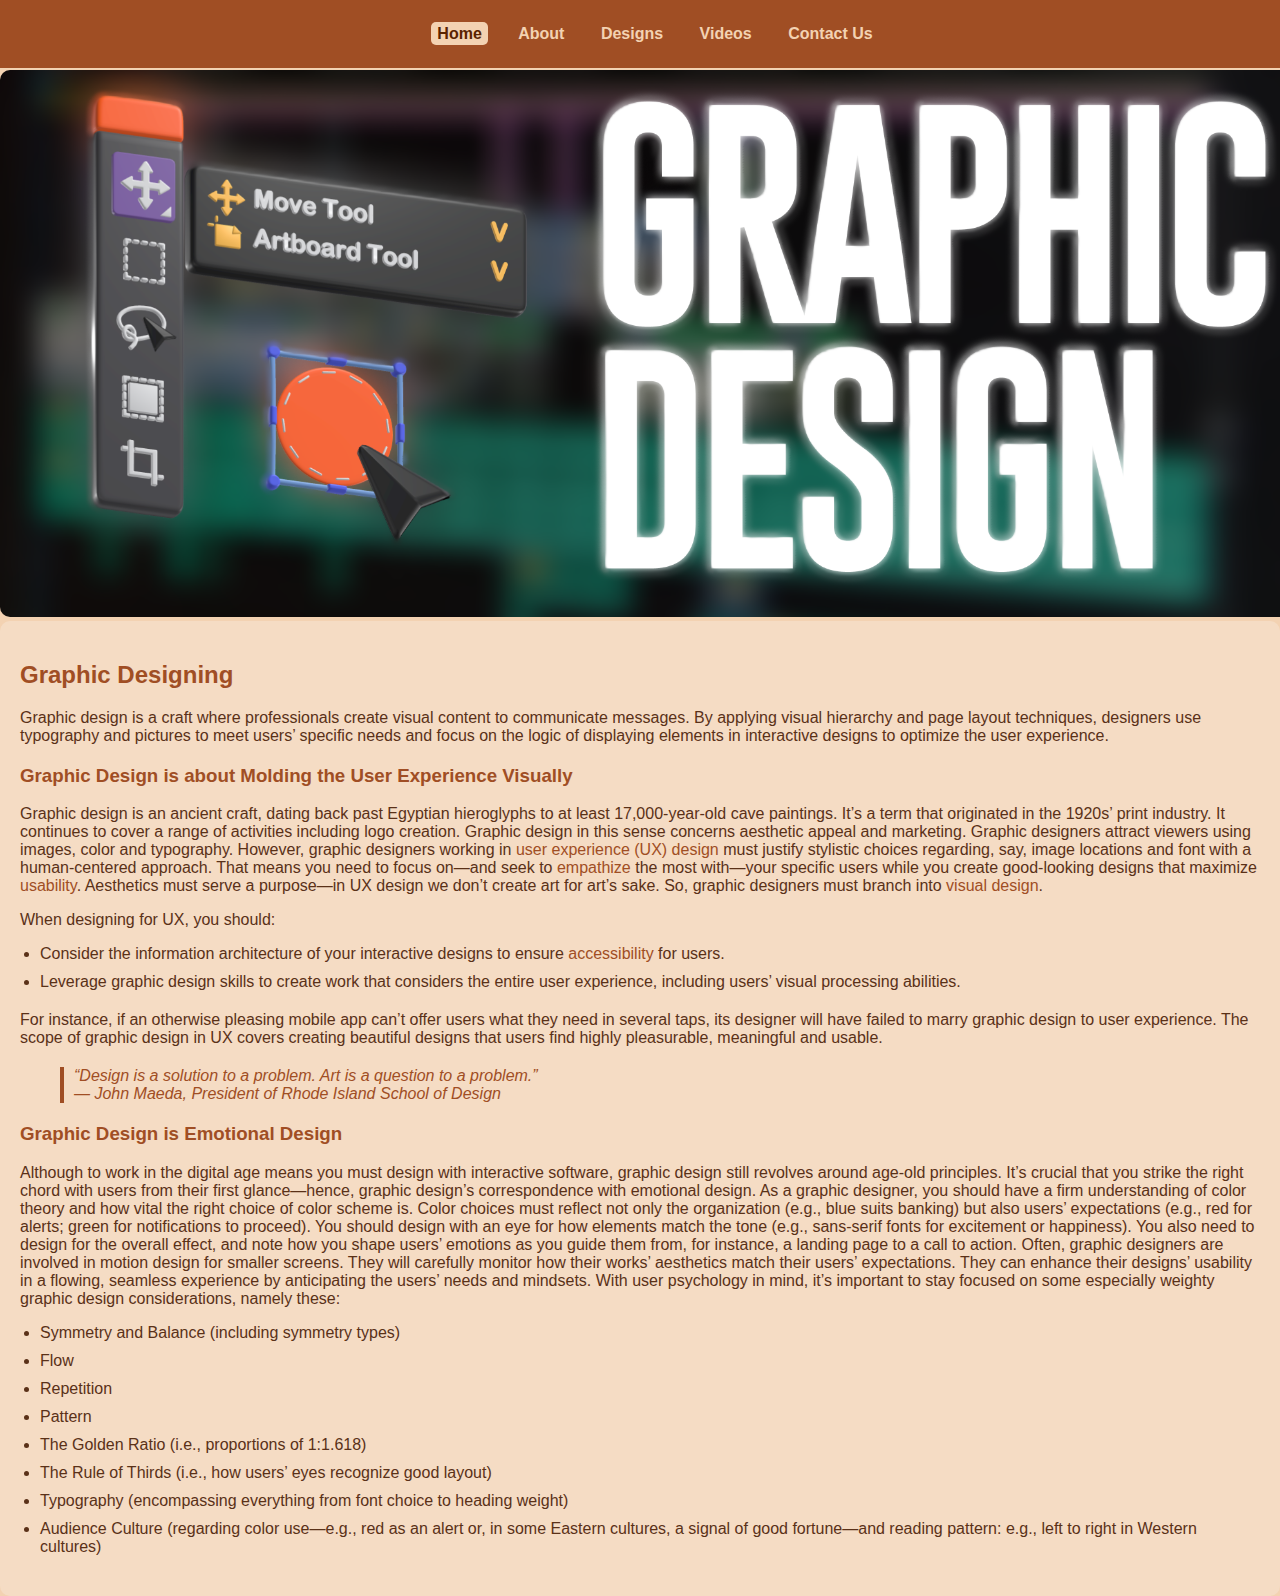
==== index.html @ 7c8b6863 "Update and rename Index.html to index.html" ====
<!DOCTYPE html>
<html lang="en">
<head>
    <meta charset="UTF-8">
    <meta name="viewport" content="width=device-width, initial-scale=1.0">
    <title>Graphic Design</title>
    <link rel="stylesheet" href="style.css">
</head>
<body>
    <header>
        <nav>
            <ul>
                <li><a href="#home" class="active">Home</a></li>
                <li><a href="About.html">About</a></li>
                <li><a href="design.html">Designs</a></li>
                <li><a href="video.html">Videos</a></li>
                <li><a href="contact.html">Contact Us</a></li>
            </ul>
        </nav>
    </header>
    <div id="home"></div>
    <section class="hero">
        <img src="home.png" alt="Logo Design">
    </section>

    <section class="content">
        <h2>Graphic Designing</h2>
        <p>Graphic design is a craft where professionals create visual content to communicate messages. By applying visual hierarchy and page layout techniques, designers use typography and pictures to meet users’ specific needs and focus on the logic of displaying elements in interactive designs to optimize the user experience.</p>

        <h3>Graphic Design is about Molding the User Experience Visually</h3>
        <p>Graphic design is an ancient craft, dating back past Egyptian hieroglyphs to at least 17,000-year-old cave paintings. It’s a term that originated in the 1920s’ print industry. It continues to cover a range of activities including logo creation. Graphic design in this sense concerns aesthetic appeal and marketing. Graphic designers attract viewers using images, color and typography. However, graphic designers working in <a href="#">user experience (UX) design</a> must justify stylistic choices regarding, say, image locations and font with a human-centered approach. That means you need to focus on—and seek to <a href="#">empathize</a> the most with—your specific users while you create good-looking designs that maximize <a href="#">usability</a>. Aesthetics must serve a purpose—in UX design we don’t create art for art’s sake. So, graphic designers must branch into <a href="#">visual design</a>.</p>
        <p>When designing for UX, you should:</p>
        <ul>
            <li>Consider the information architecture of your interactive designs to ensure <a href="#">accessibility</a> for users.</li>
            <li>Leverage graphic design skills to create work that considers the entire user experience, including users’ visual processing abilities.</li>
        </ul>
        <p>For instance, if an otherwise pleasing mobile app can’t offer users what they need in several taps, its designer will have failed to marry graphic design to user experience. The scope of graphic design in UX covers creating beautiful designs that users find highly pleasurable, meaningful and usable.</p>

        <blockquote>
            “Design is a solution to a problem. Art is a question to a problem.”
            <br>— John Maeda, President of Rhode Island School of Design
        </blockquote>

        <h3>Graphic Design is Emotional Design</h3>
        <p>Although to work in the digital age means you must design with interactive software, graphic design still revolves around age-old principles. It’s crucial that you strike the right chord with users from their first glance—hence, graphic design’s correspondence with emotional design. As a graphic designer, you should have a firm understanding of color theory and how vital the right choice of color scheme is. Color choices must reflect not only the organization (e.g., blue suits banking) but also users’ expectations (e.g., red for alerts; green for notifications to proceed). You should design with an eye for how elements match the tone (e.g., sans-serif fonts for excitement or happiness). You also need to design for the overall effect, and note how you shape users’ emotions as you guide them from, for instance, a landing page to a call to action. Often, graphic designers are involved in motion design for smaller screens. They will carefully monitor how their works’ aesthetics match their users’ expectations. They can enhance their designs’ usability in a flowing, seamless experience by anticipating the users’ needs and mindsets. With user psychology in mind, it’s important to stay focused on some especially weighty graphic design considerations, namely these:</p>
            <ul>
                <li>Symmetry and Balance (including symmetry types)</li>
                <li>Flow</li>
                <li>Repetition</li>
                <li>Pattern</li>
                <li>The Golden Ratio (i.e., proportions of 1:1.618)</li>
                <li>The Rule of Thirds (i.e., how users’ eyes recognize good layout)</li>
                <li>Typography (encompassing everything from font choice to heading weight)</li>
                <li>Audience Culture (regarding color use—e.g., red as an alert or, in some Eastern cultures, a signal of good fortune—and reading pattern: e.g., left to right in Western cultures)</li>
            </ul>
    </section>
</body>
</html>
---- style.css ----
body {
    margin: 0;
    font-family: Arial, sans-serif;
    background-color: #f3d2b2;
    color: #5a3118;
}

header {
    background-color: #a04e24;
    padding: 25px;
    position: fixed;
    /* margin-bottom: 50px; */
    width: 100vw;
    /* border-radius: 0px 0PX 20px 20px; */
    z-index: 2;
    
}

nav ul {
    list-style: none;
    padding: 0;
    margin: 0;
    text-align: center;
}

nav ul li {
    display: inline;
    margin-right: 20px;
}

nav ul li a {
    text-decoration: none;
    color: #f3d2b2;
    font-weight: bold;
    padding: 3px 6px;
    border-radius: 5px;
    
}
nav ul li a:hover{
    text-decoration: none;
    background-color: #f3d2b2;
    color: #5a2300;
}

nav ul li a.active{
    text-decoration: none;
    background-color: #f3d2b2;
    color: #5a2300;
}
.hero {
    text-align: center;
    /* margin: 20px 0; */
}

.hero img {
    /* height: 730px; */
    /* width: 100%; */
    /* height: auto; */
    object-fit: cover;
    margin-top: 70px;
    max-width: 1340px;
    border-radius: 10px;
}

.content {
    padding: 20px;
    max-width: 1300px;
    margin: 0 auto;
    background-color: #f5dcc4;
    border-radius: 10px;
}

h2, h3 {
    color: #a04e24;
}

ul {
    margin-top: 10px;
    margin-bottom: 20px;
    padding-left: 20px;
}

ul li {
    margin-bottom: 10px;
}

blockquote {
    font-style: italic;
    color: #a04e24;
    margin-top: 20px;
    border-left: 4px solid #a04e24;
    padding-left: 10px;
}

a {
    color: #a04e24;
    text-decoration: none;
}

a:hover {
    text-decoration: underline;
}

.content h2, .content h3 {
    color: #a04e24;
    margin-top: 20px;
}

ul {
    margin-top: 10px;
    margin-bottom: 20px;
    padding-left: 20px;
}

ul li {
    margin-bottom: 10px;
}

strong {
    color: #a04e24;
}

blockquote {
    font-style: italic;
    color: #a04e24;
    margin-top: 20px;
    border-left: 4px solid #a04e24;
    padding-left: 10px;
}



form {
    margin-top: 20px;
    display: block;
}

label {
    font-weight: bold;
    color: #a04e24;
    display: block;
    margin-bottom: 5px;
}

input[type="text"],
input[type="email"],
textarea {
    width: 100%;
    padding: 10px;
    margin-bottom: 10px;
    border: 1px solid #a04e24;
    border-radius: 5px;
    display: block;
}

button {
    background-color: #a04e24;
    color: #fff;
    padding: 10px 20px;
    border: none;
    border-radius: 5px;
    cursor: pointer;
    display: block;
}

button:hover {
    background-color: #872f19;
}

strong {
    color: #a04e24;
}



a {
    color: #a04e24;
    text-decoration: none;
}

a:hover {
    text-decoration: underline;
}

/* The CSS below should be added to your existing styles.css file */

.gallery {
    padding: 20px;
    max-width: 1320px;
    margin: 0 auto;
    background-color: #f5dcc4;
    border-radius: 10px;
}

.gallery h2 {
    text-align: center;
    color: #a04e24;
    margin-bottom: 20px;
    margin-top: 70px;
}

.image-row {
    margin-bottom: 20px;
    text-align: center;
    display: block;
}

.image-row img {
    width: 40%;
    margin: 0 2.5%;
    display: inline;
    vertical-align: top;
    border-radius: 10px;
    box-shadow: 0 4px 8px rgba(0, 0, 0, 0.1);
}



.video-gallery {
    padding: 20px;
    max-width: 1300px;
    margin: 0 auto;
    background-color: #f5dcc4;
    border-radius: 10px;
    
}

.video-gallery h2 {
    margin-top: 70px;
    text-align: center;
    color: #a04e24;
    margin-bottom: 20px;
}

.video-row {
    margin-bottom: 20px;
    text-align: center;
    display: block;
    z-index: -1;
}

.video-row video {
    width: 40%;
    margin: 0 2.5%;
    display: inline;
    vertical-align: top;
    border-radius: 10px;
    box-shadow: 0 4px 8px rgba(0, 0, 0, 0.1);
    z-index: -1;
}
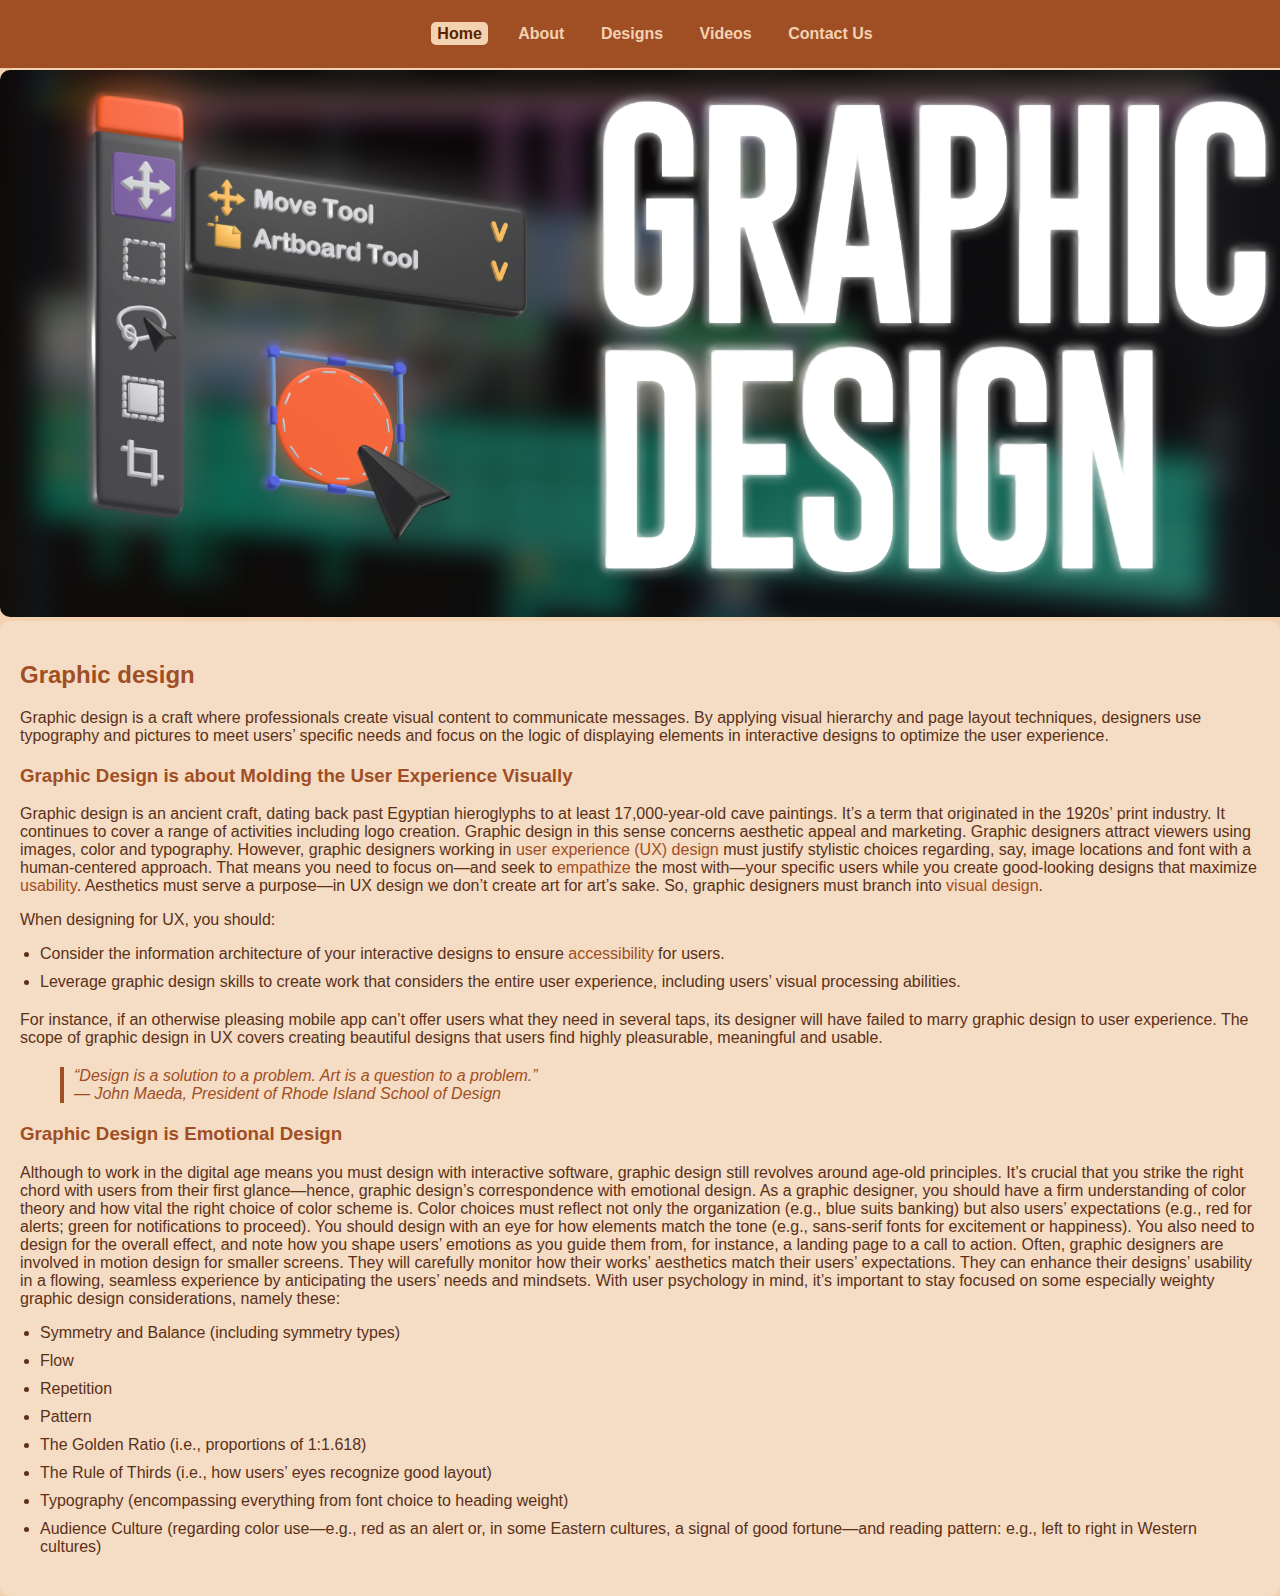
==== commit b7e68b86: "added span" ====
--- a/index.html
+++ b/index.html
@@ -5,6 +5,7 @@
     <meta name="viewport" content="width=device-width, initial-scale=1.0">
     <title>Graphic Design</title>
     <link rel="stylesheet" href="style.css">
+    <link rel="shortcut icon" href="KreatiFlex.png" type="image/x-icon">
 </head>
 <body>
     <header>
@@ -24,7 +25,7 @@
     </section>
 
     <section class="content">
-        <h2>Graphic Designing</h2>
+        <h2>Graphic <span>design</span></h2>
         <p>Graphic design is a craft where professionals create visual content to communicate messages. By applying visual hierarchy and page layout techniques, designers use typography and pictures to meet users’ specific needs and focus on the logic of displaying elements in interactive designs to optimize the user experience.</p>
 
         <h3>Graphic Design is about Molding the User Experience Visually</h3>
--- a/style.css
+++ b/style.css
@@ -145,7 +145,7 @@
 input[type="text"],
 input[type="email"],
 textarea {
-    width: 100%;
+    width: 400px;
     padding: 10px;
     margin-bottom: 10px;
     border: 1px solid #a04e24;
